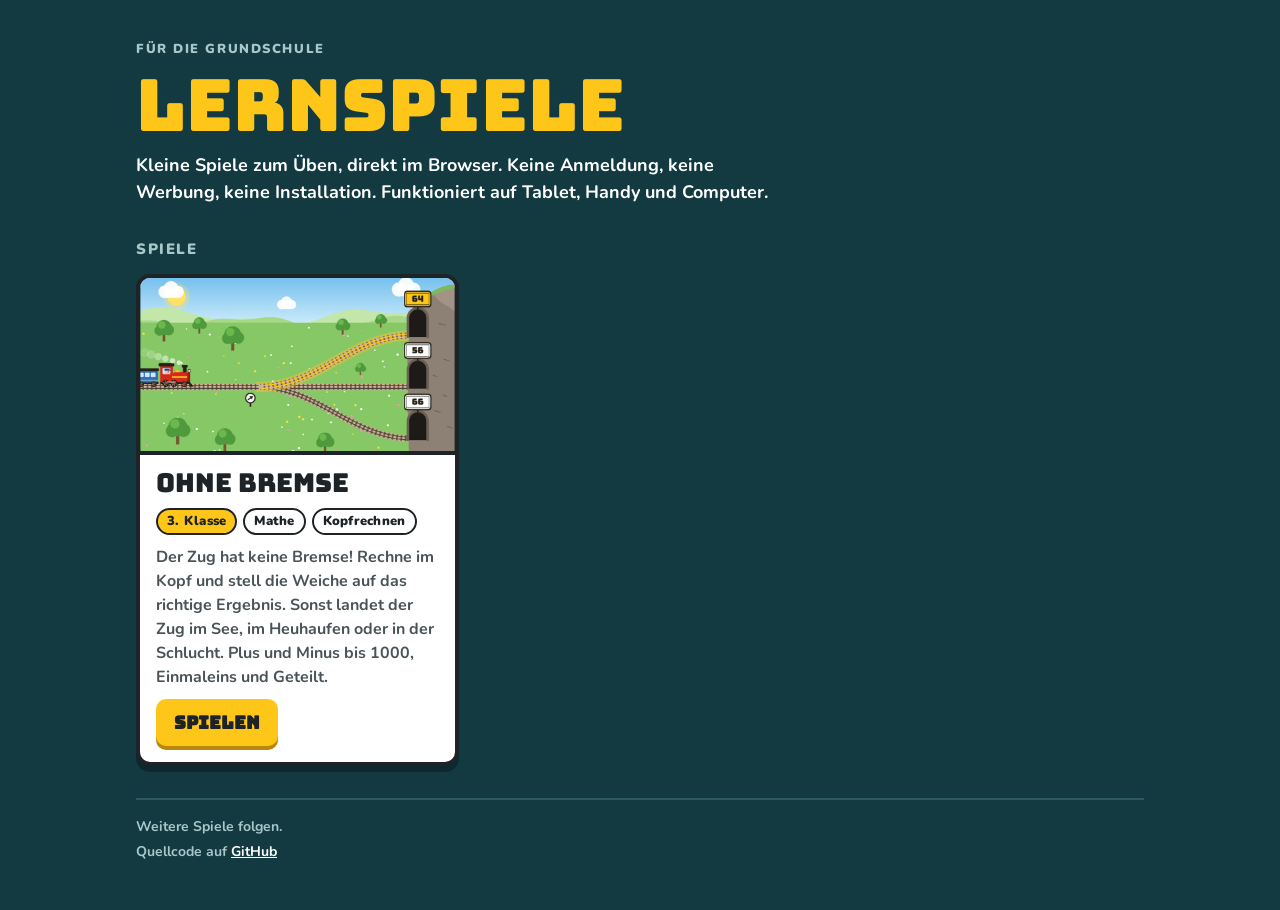
==== index.html @ 9c816996 "Erstes Lernspiel „Ohne Bremse“ und Auswahlseite - spiele/ohne-bremse/: Kopfrechenspiel für die 3. Kl" ====
<!doctype html>
<html lang="de">
<head>
<meta charset="utf-8">
<meta name="viewport" content="width=device-width, initial-scale=1, viewport-fit=cover">
<title>Lernspiele</title>
<meta name="description" content="Kleine Lernspiele für die Grundschule, direkt im Browser spielbar.">
<meta property="og:title" content="Lernspiele">
<meta property="og:description" content="Kleine Lernspiele für die Grundschule, direkt im Browser spielbar.">
<meta property="og:image" content="spiele/ohne-bremse/vorschau.png">
<meta name="theme-color" content="#123a40">
<link rel="stylesheet" href="fonts/fonts.css">
<link rel="preload" href="fonts/bungee-latin-400-normal.woff2" as="font" type="font/woff2" crossorigin>
<style>
/* Layout: a station departure board. Teal enamel ground, signal-yellow heading, one white "ticket" card per game in a wrapping grid. Same family look as the games. */
:root{
  --ground:#123a40; --ground-dk:#0b292e; --line:#2c5a60;
  --card:#ffffff; --ink:#1d2326; --ink-soft:#4a5458;
  --signal:#ffc61a; --signal-dk:#b8870b; --muted:#a7c7c9; --fg:#ffffff;
  --display:'Bungee','Arial Black',Impact,sans-serif;
  --body:'Nunito',ui-rounded,'Segoe UI',system-ui,sans-serif;
  color-scheme:dark;
  padding-top:env(safe-area-inset-top,0px);padding-bottom:env(safe-area-inset-bottom,0px);
}
*,*::before,*::after{box-sizing:border-box}
body{margin:0;background:var(--ground);color:var(--fg);font-family:var(--body);font-weight:700;line-height:1.5;-webkit-text-size-adjust:100%}
.wrap{max-width:1040px;margin:0 auto;padding-left:max(16px,env(safe-area-inset-left,0px));padding-right:max(16px,env(safe-area-inset-right,0px));padding-block:40px 48px;display:flex;flex-direction:column;gap:32px}
header{display:flex;flex-direction:column;gap:10px}
.eyebrow{margin:0;text-transform:uppercase;letter-spacing:.12em;font-weight:900;font-size:13px;color:var(--muted)}
h1{margin:0;font-family:var(--display);font-weight:400;color:var(--signal);font-size:clamp(40px,9vw,72px);line-height:1;text-wrap:balance}
.lead{margin:0;font-size:18px;max-width:58ch}
.board{display:flex;flex-direction:column;gap:14px}
.board h2{margin:0;font-size:15px;text-transform:uppercase;letter-spacing:.1em;color:var(--muted);font-weight:900}
.games{list-style:none;margin:0;padding:0;display:grid;grid-template-columns:repeat(auto-fill,minmax(min(100%,320px),1fr));gap:20px}
.game{background:var(--card);color:var(--ink);border:4px solid var(--ink);border-radius:14px;overflow:hidden;display:flex;flex-direction:column;box-shadow:0 6px 0 var(--ground-dk);transition:transform .15s ease}
.game:hover{transform:translateY(-3px)}
.thumb{display:block;aspect-ratio:16/9;max-width:100%;background:#8fd0f5;border-bottom:4px solid var(--ink)}
.thumb img{display:block;width:100%;height:100%;object-fit:cover}
.body{padding:14px 16px 16px;display:flex;flex-direction:column;gap:10px;flex:1}
.game h3{margin:0;font-family:var(--display);font-weight:400;font-size:26px;line-height:1.1}
.tags{display:flex;flex-wrap:wrap;gap:6px;margin:0;padding:0;list-style:none}
.tags li{font-size:13px;font-weight:900;padding:2px 9px;border-radius:999px;border:2px solid var(--ink);letter-spacing:.02em}
.tags li.klasse{background:var(--signal)}
.game p{margin:0;color:var(--ink-soft);font-size:16px;min-width:0}
.play{margin-top:auto;align-self:flex-start;font-family:var(--display);font-size:18px;color:var(--ink);background:var(--signal);text-decoration:none;border-radius:10px;padding:10px 18px;box-shadow:0 4px 0 var(--signal-dk)}
.play:active{transform:translateY(2px);box-shadow:0 2px 0 var(--signal-dk)}
a:focus-visible{outline:3px solid var(--signal);outline-offset:3px;border-radius:6px}
.game a.play:focus-visible{outline-color:var(--ink)}
footer{border-top:2px solid var(--line);padding-top:16px;color:var(--muted);font-size:14px;display:flex;flex-direction:column;gap:4px}
footer a{color:var(--fg)}
@media (prefers-reduced-motion:reduce){.game{transition:none}.game:hover{transform:none}}
</style>
</head>
<body>
<div class="wrap">
  <header>
    <p class="eyebrow">Für die Grundschule</p>
    <h1>Lernspiele</h1>
    <p class="lead">Kleine Spiele zum Üben, direkt im Browser. Keine Anmeldung, keine Werbung, keine Installation. Funktioniert auf Tablet, Handy und Computer.</p>
  </header>

  <section class="board" aria-labelledby="h-spiele">
    <h2 id="h-spiele">Spiele</h2>
    <ul class="games">
      <!-- Neues Spiel: diesen Block kopieren und Pfad, Bild, Titel, Tags und Text anpassen. -->
      <li class="game">
        <a class="thumb" href="spiele/ohne-bremse/" tabindex="-1" aria-hidden="true"><img src="spiele/ohne-bremse/vorschau.png" alt="" width="960" height="540" loading="lazy"></a>
        <div class="body">
          <h3>Ohne Bremse</h3>
          <ul class="tags"><li class="klasse">3. Klasse</li><li>Mathe</li><li>Kopfrechnen</li></ul>
          <p>Der Zug hat keine Bremse! Rechne im Kopf und stell die Weiche auf das richtige Ergebnis. Sonst landet der Zug im See, im Heuhaufen oder in der Schlucht. Plus und Minus bis 1000, Einmaleins und Geteilt.</p>
          <a class="play" href="spiele/ohne-bremse/">Spielen</a>
        </div>
      </li>
    </ul>
  </section>

  <footer>
    <span>Weitere Spiele folgen.</span>
    <span>Quellcode auf <a href="https://github.com/timosachsenberg/lernspiele">GitHub</a></span>
  </footer>
</div>
</body>
</html>
---- fonts/fonts.css ----
/* Selbst gehostete Schriften (SIL Open Font License 1.1, siehe LICENSE-*.txt).
   Quelle: Fontsource (@fontsource/bungee 5.3.0, @fontsource/nunito 5.3.0), Latin-Subset. */
@font-face{font-family:'Bungee';font-style:normal;font-weight:400;font-display:swap;src:url('bungee-latin-400-normal.woff2') format('woff2')}
@font-face{font-family:'Nunito';font-style:normal;font-weight:700;font-display:swap;src:url('nunito-latin-700-normal.woff2') format('woff2')}
@font-face{font-family:'Nunito';font-style:normal;font-weight:800;font-display:swap;src:url('nunito-latin-800-normal.woff2') format('woff2')}
@font-face{font-family:'Nunito';font-style:normal;font-weight:900;font-display:swap;src:url('nunito-latin-900-normal.woff2') format('woff2')}
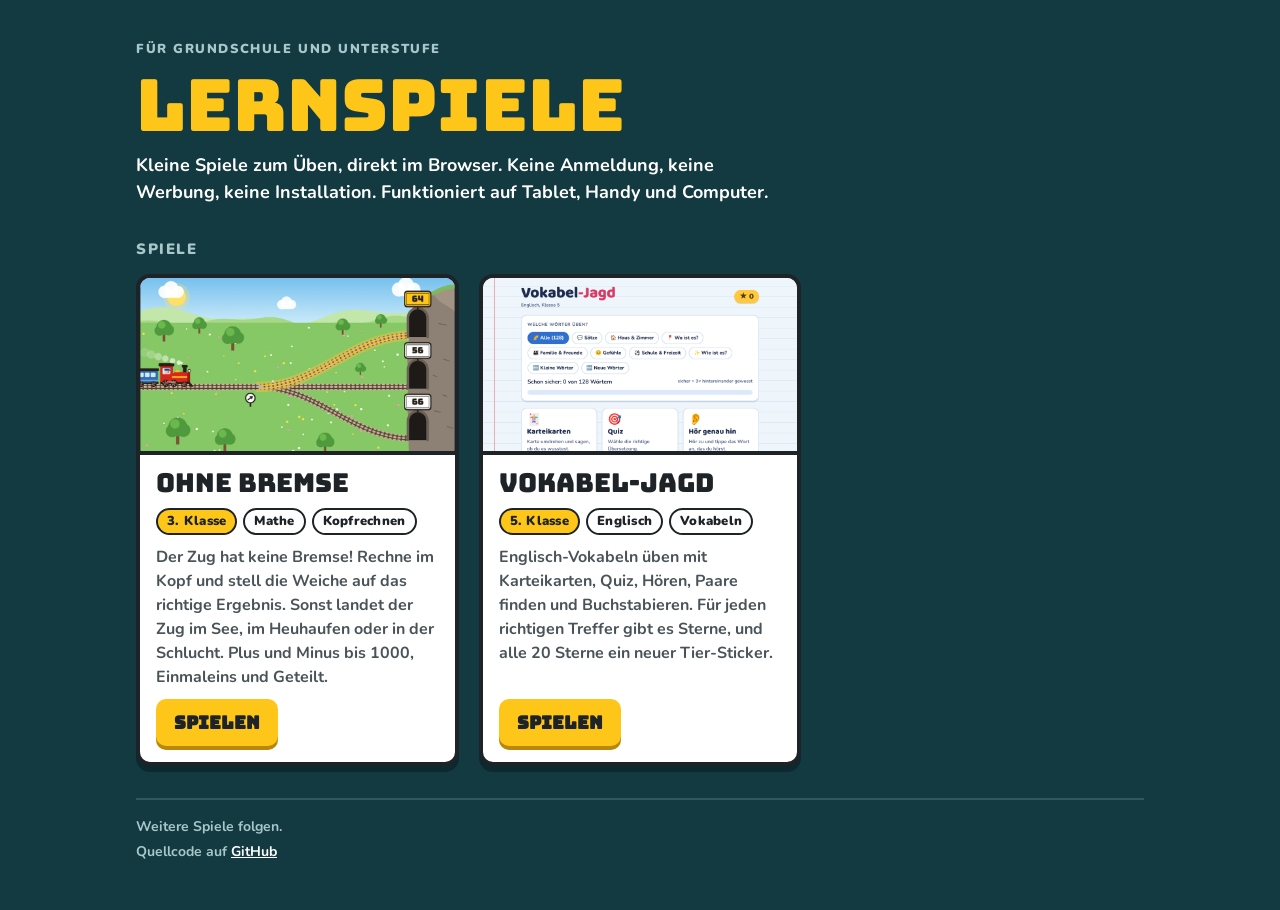
==== commit a548e260: "Zweites Lernspiel „Vokabel-Jagd“ (Englisch, 5. Klasse) Vokabeltrainer mit Karteikarten, Quiz, Hören," ====
--- a/index.html
+++ b/index.html
@@ -4,9 +4,9 @@
 <meta charset="utf-8">
 <meta name="viewport" content="width=device-width, initial-scale=1, viewport-fit=cover">
 <title>Lernspiele</title>
-<meta name="description" content="Kleine Lernspiele für die Grundschule, direkt im Browser spielbar.">
+<meta name="description" content="Kleine Lernspiele für Grundschule und Unterstufe, direkt im Browser spielbar.">
 <meta property="og:title" content="Lernspiele">
-<meta property="og:description" content="Kleine Lernspiele für die Grundschule, direkt im Browser spielbar.">
+<meta property="og:description" content="Kleine Lernspiele für Grundschule und Unterstufe, direkt im Browser spielbar.">
 <meta property="og:image" content="spiele/ohne-bremse/vorschau.png">
 <meta name="theme-color" content="#123a40">
 <link rel="stylesheet" href="fonts/fonts.css">
@@ -54,7 +54,7 @@
 <body>
 <div class="wrap">
   <header>
-    <p class="eyebrow">Für die Grundschule</p>
+    <p class="eyebrow">Für Grundschule und Unterstufe</p>
     <h1>Lernspiele</h1>
     <p class="lead">Kleine Spiele zum Üben, direkt im Browser. Keine Anmeldung, keine Werbung, keine Installation. Funktioniert auf Tablet, Handy und Computer.</p>
   </header>
@@ -72,6 +72,15 @@
           <a class="play" href="spiele/ohne-bremse/">Spielen</a>
         </div>
       </li>
+      <li class="game">
+        <a class="thumb" href="spiele/vokabel-jagd/" tabindex="-1" aria-hidden="true"><img src="spiele/vokabel-jagd/vorschau.png" alt="" width="960" height="540" loading="lazy"></a>
+        <div class="body">
+          <h3>Vokabel-Jagd</h3>
+          <ul class="tags"><li class="klasse">5. Klasse</li><li>Englisch</li><li>Vokabeln</li></ul>
+          <p>Englisch-Vokabeln üben mit Karteikarten, Quiz, Hören, Paare finden und Buchstabieren. Für jeden richtigen Treffer gibt es Sterne, und alle 20 Sterne ein neuer Tier-Sticker.</p>
+          <a class="play" href="spiele/vokabel-jagd/">Spielen</a>
+        </div>
+      </li>
     </ul>
   </section>
 
--- a/fonts/fonts.css
+++ b/fonts/fonts.css
@@ -1,6 +1,10 @@
 /* Selbst gehostete Schriften (SIL Open Font License 1.1, siehe LICENSE-*.txt).
-   Quelle: Fontsource (@fontsource/bungee 5.3.0, @fontsource/nunito 5.3.0), Latin-Subset. */
+   Quelle: Fontsource (@fontsource/bungee 5.3.0, @fontsource/nunito 5.3.0, @fontsource/baloo-2 5.3.0), Latin-Subset. */
 @font-face{font-family:'Bungee';font-style:normal;font-weight:400;font-display:swap;src:url('bungee-latin-400-normal.woff2') format('woff2')}
+@font-face{font-family:'Nunito';font-style:normal;font-weight:500;font-display:swap;src:url('nunito-latin-500-normal.woff2') format('woff2')}
 @font-face{font-family:'Nunito';font-style:normal;font-weight:700;font-display:swap;src:url('nunito-latin-700-normal.woff2') format('woff2')}
 @font-face{font-family:'Nunito';font-style:normal;font-weight:800;font-display:swap;src:url('nunito-latin-800-normal.woff2') format('woff2')}
 @font-face{font-family:'Nunito';font-style:normal;font-weight:900;font-display:swap;src:url('nunito-latin-900-normal.woff2') format('woff2')}
+@font-face{font-family:'Baloo 2';font-style:normal;font-weight:500;font-display:swap;src:url('baloo-2-latin-500-normal.woff2') format('woff2')}
+@font-face{font-family:'Baloo 2';font-style:normal;font-weight:700;font-display:swap;src:url('baloo-2-latin-700-normal.woff2') format('woff2')}
+@font-face{font-family:'Baloo 2';font-style:normal;font-weight:800;font-display:swap;src:url('baloo-2-latin-800-normal.woff2') format('woff2')}
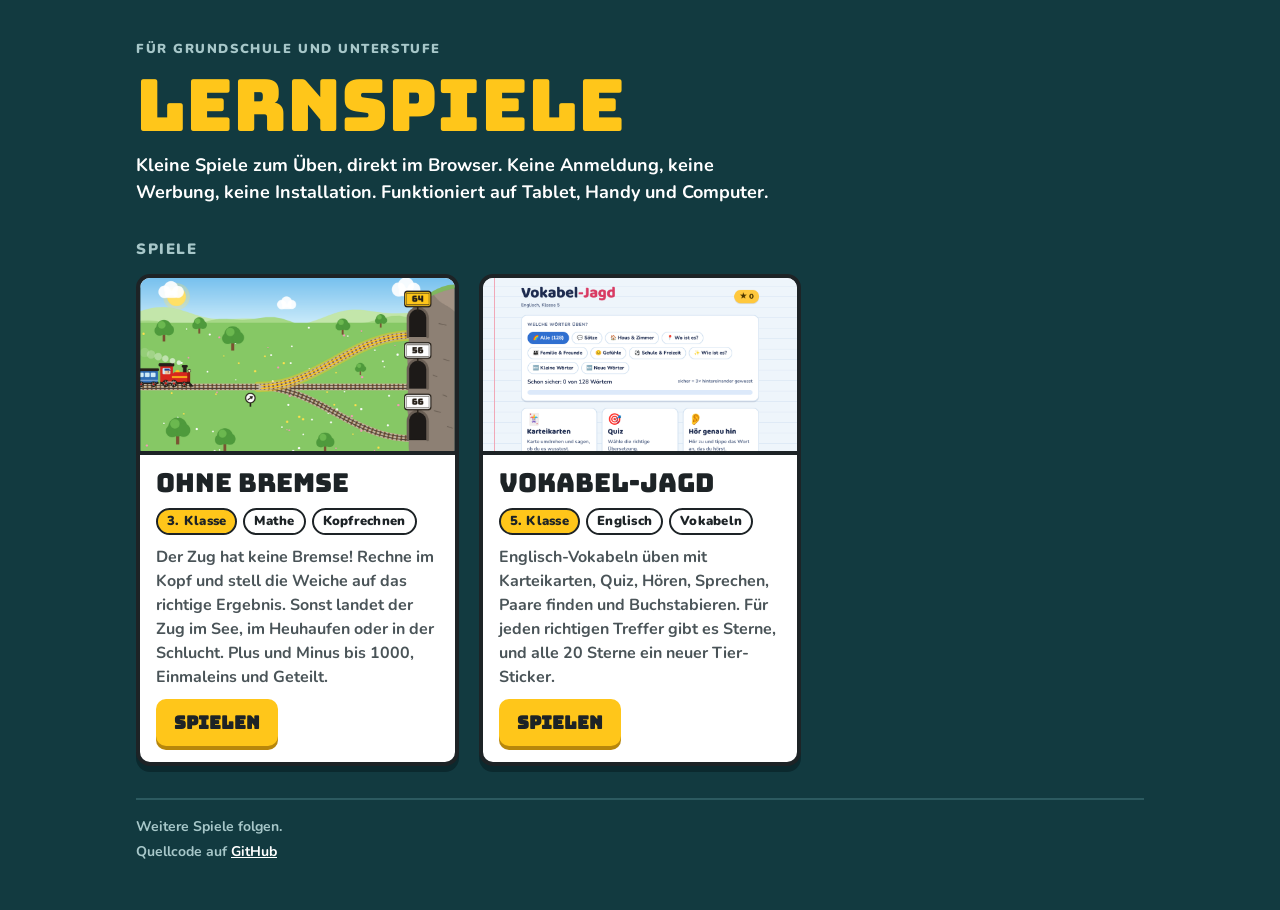
==== commit b6f02c87: "Vokabel-Jagd: neuer Modus „Sprich mit!“ mit Aussprache-Check Das Kind sagt das Wort ins Mikrofon, di" ====
--- a/index.html
+++ b/index.html
@@ -77,7 +77,7 @@
         <div class="body">
           <h3>Vokabel-Jagd</h3>
           <ul class="tags"><li class="klasse">5. Klasse</li><li>Englisch</li><li>Vokabeln</li></ul>
-          <p>Englisch-Vokabeln üben mit Karteikarten, Quiz, Hören, Paare finden und Buchstabieren. Für jeden richtigen Treffer gibt es Sterne, und alle 20 Sterne ein neuer Tier-Sticker.</p>
+          <p>Englisch-Vokabeln üben mit Karteikarten, Quiz, Hören, Sprechen, Paare finden und Buchstabieren. Für jeden richtigen Treffer gibt es Sterne, und alle 20 Sterne ein neuer Tier-Sticker.</p>
           <a class="play" href="spiele/vokabel-jagd/">Spielen</a>
         </div>
       </li>
@@ -86,7 +86,7 @@
 
   <footer>
     <span>Weitere Spiele folgen.</span>
-    <span>Quellcode auf <a href="https://github.com/timosachsenberg/lernspiele">GitHub</a></span>
+    <span>Quellcode auf <a href="https://github.com/timosachsenberg/Lernspiele">GitHub</a></span>
   </footer>
 </div>
 </body>
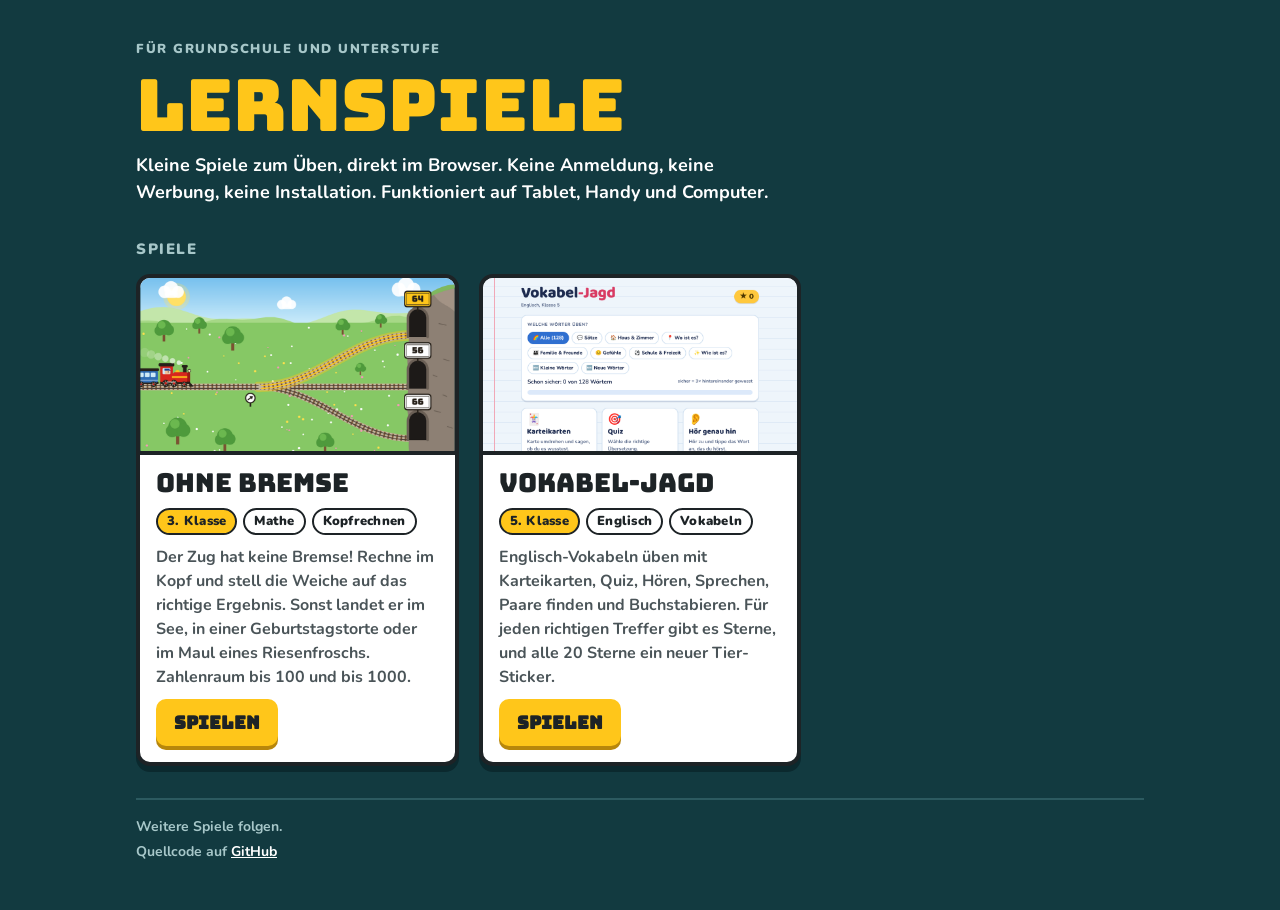
==== commit 7756ce3f: "Ohne Bremse: Zahlenraum bis 1000 und sieben neue Missgeschicke Aufgaben (Klasse 3): - Startmenü nach" ====
--- a/index.html
+++ b/index.html
@@ -68,7 +68,7 @@
         <div class="body">
           <h3>Ohne Bremse</h3>
           <ul class="tags"><li class="klasse">3. Klasse</li><li>Mathe</li><li>Kopfrechnen</li></ul>
-          <p>Der Zug hat keine Bremse! Rechne im Kopf und stell die Weiche auf das richtige Ergebnis. Sonst landet der Zug im See, im Heuhaufen oder in der Schlucht. Plus und Minus bis 1000, Einmaleins und Geteilt.</p>
+          <p>Der Zug hat keine Bremse! Rechne im Kopf und stell die Weiche auf das richtige Ergebnis. Sonst landet er im See, in einer Geburtstagstorte oder im Maul eines Riesenfroschs. Zahlenraum bis 100 und bis 1000.</p>
           <a class="play" href="spiele/ohne-bremse/">Spielen</a>
         </div>
       </li>
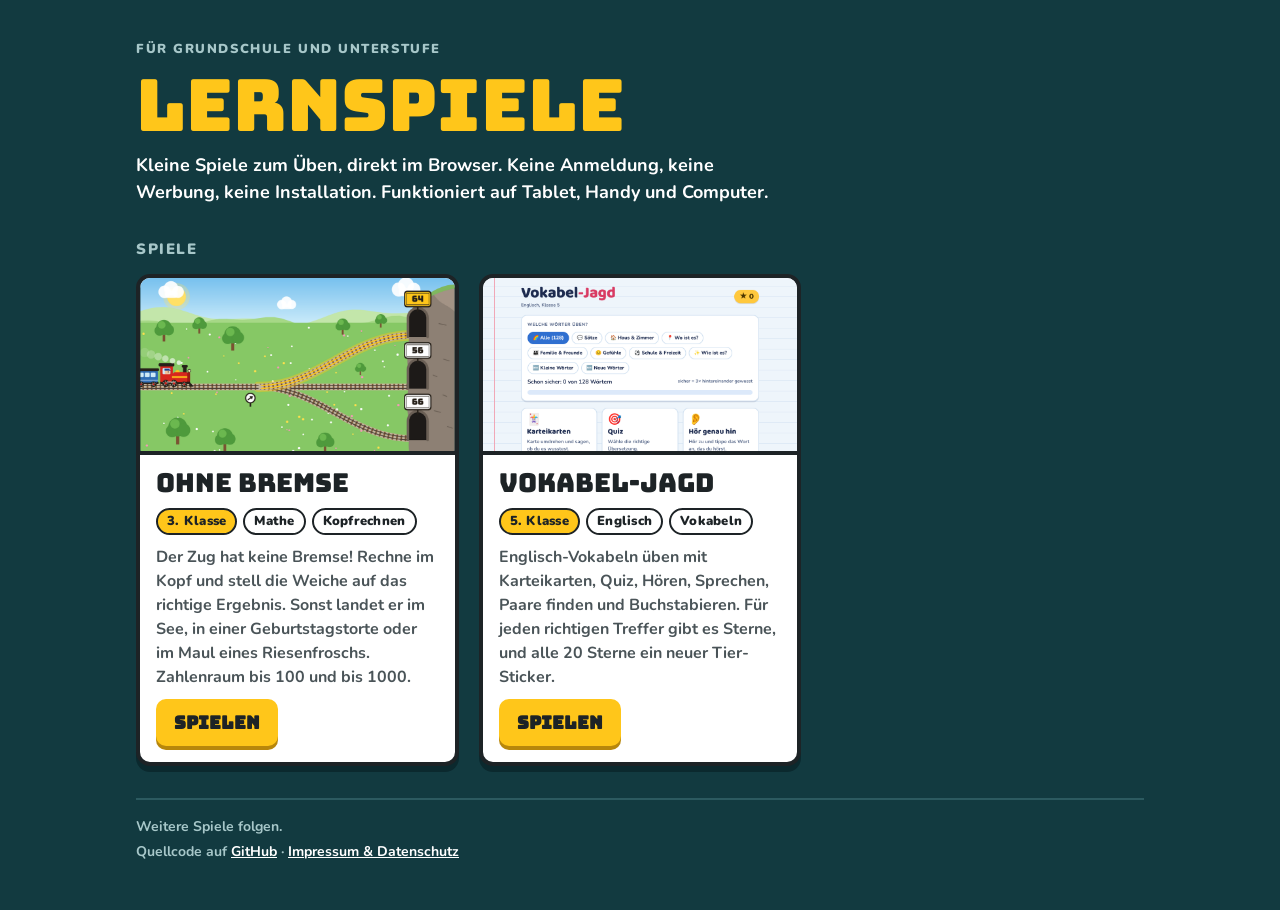
==== commit e22ced09: "Impressum, Datenschutzhinweise und datensparsame Sprachfunktionen - datenschutz.html: Impressum nach" ====
--- a/index.html
+++ b/index.html
@@ -86,7 +86,7 @@
 
   <footer>
     <span>Weitere Spiele folgen.</span>
-    <span>Quellcode auf <a href="https://github.com/timosachsenberg/Lernspiele">GitHub</a></span>
+    <span>Quellcode auf <a href="https://github.com/timosachsenberg/Lernspiele">GitHub</a> · <a href="datenschutz.html">Impressum &amp; Datenschutz</a></span>
   </footer>
 </div>
 </body>
